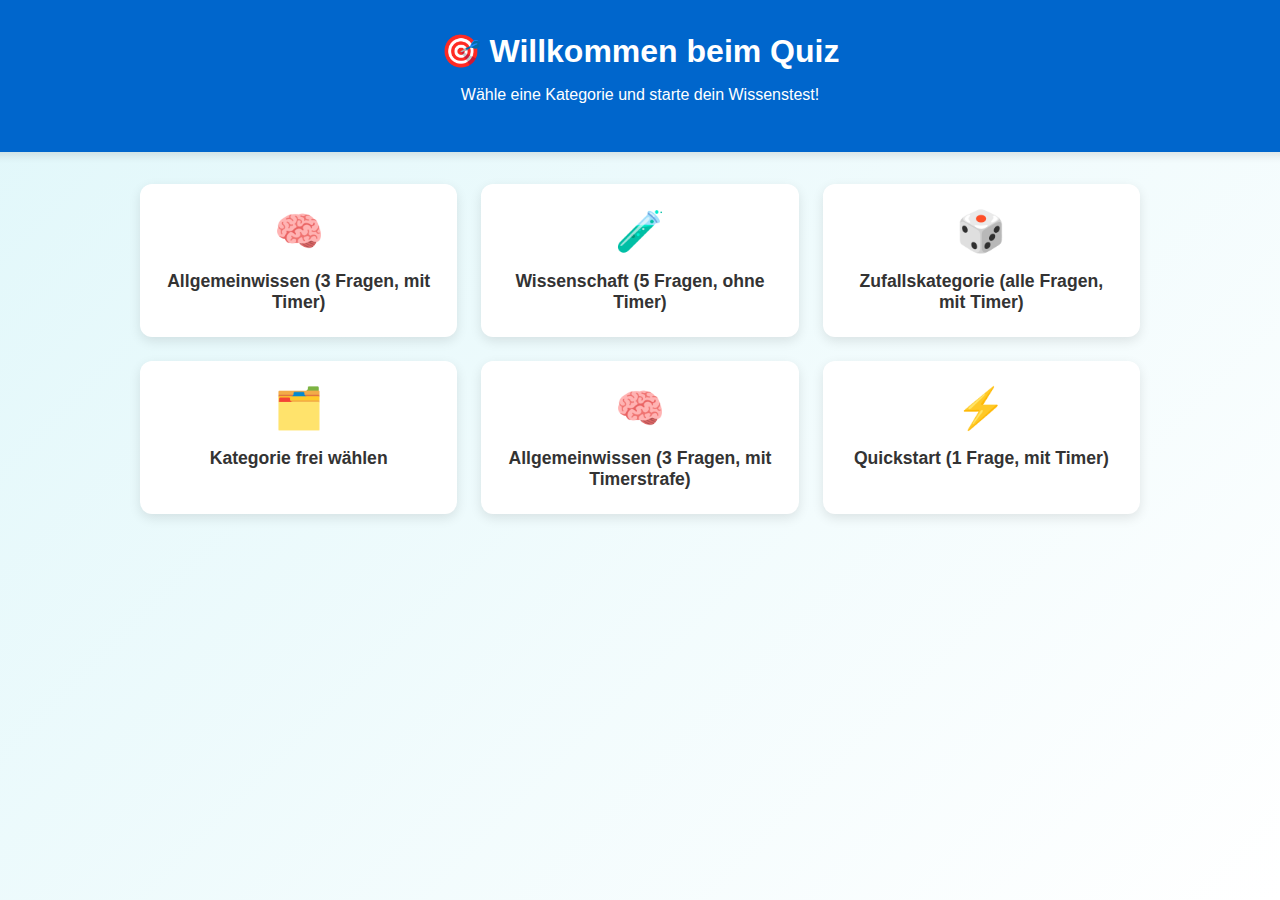
==== index.html @ b745dd25 "Initialer Commit" ====
<!DOCTYPE html>
<html lang="de">
<head>
  <meta charset="UTF-8">
  <title>Mein Quiz</title>
  <meta name="viewport" content="width=device-width, initial-scale=1">
  <link rel="stylesheet" href="quiz.css">
  <style>
    body {
      background: linear-gradient(135deg, #e0f7fa, #ffffff);
      color: #333;
      font-family: 'Segoe UI', Tahoma, Geneva, Verdana, sans-serif;
      margin: 0;
      padding: 0;
      display: flex;
      flex-direction: column;
      align-items: center;
      min-height: 100vh;
    }

    header {
      background: #0066cc;
      color: white;
      padding: 2rem;
      width: 100%;
      text-align: center;
      box-shadow: 0 4px 8px rgba(0,0,0,0.1);
    }

    header h1 {
      margin: 0;
      font-size: 2rem;
    }

    .quiz-links {
      display: grid;
      grid-template-columns: repeat(auto-fit, minmax(280px, 1fr));
      gap: 1.5rem;
      padding: 2rem;
      max-width: 1000px;
      width: 100%;
    }

    .quiz-card-start {
      background: white;
      border-radius: 12px;
      padding: 1.5rem;
      text-align: center;
      box-shadow: 0 4px 12px rgba(0,0,0,0.1);
      transition: transform 0.2s, box-shadow 0.2s;
      cursor: pointer;
    }

    .quiz-card-start:hover {
      transform: scale(1.02);
      box-shadow: 0 6px 18px rgba(0,0,0,0.15);
    }

    .quiz-card-start .icon {
      font-size: 2.5rem;
      margin-bottom: 1rem;
      display: block;
    }

    .quiz-card-start span {
      display: block;
      font-size: 1.1rem;
      font-weight: bold;
      color: #333;
    }
  </style>
</head>
<body>
  <header>
    <h1>🎯 Willkommen beim Quiz</h1>
    <p>Wähle eine Kategorie und starte dein Wissenstest!</p>
  </header>

  <main class="quiz-links">
    <div class="quiz-card-start" onclick="QuizApp.open({ questionCount: '3', category: 'general', withTimer: true, showRestart: true })">
      <div class="icon">🧠</div>
      <span>Allgemeinwissen (3 Fragen, mit Timer)</span>
    </div>

    <div class="quiz-card-start" onclick="QuizApp.open({ questionCount: '5', category: 'science', withTimer: false, showRestart: false })">
      <div class="icon">🧪</div>
      <span>Wissenschaft (5 Fragen, ohne Timer)</span>
    </div>

    <div class="quiz-card-start" onclick="QuizApp.open({ category: 'mixed', showRestart: true })">
      <div class="icon">🎲</div>
      <span>Zufallskategorie (alle Fragen, mit Timer)</span>
    </div>

    <div class="quiz-card-start" onclick="QuizApp.open({ choose: true })">
      <div class="icon">🗂️</div>
      <span>Kategorie frei wählen</span>
    </div>
	
    <div class="quiz-card-start" onclick="QuizApp.open({ questionCount: '3', category: 'general', withTimer: true, pausePenalty: true })">
      <div class="icon">🧠</div>
      <span>Allgemeinwissen (3 Fragen, mit Timerstrafe)</span>
    </div>

    <div class="quiz-card-start" onclick="QuizApp.open({ questionCount: '1', category: 'general', withTimer: true, showRestart: true })">
      <div class="icon">⚡</div>
      <span>Quickstart (1 Frage, mit Timer)</span>
    </div>
  </main>

  <script src="questions.js"></script>
  <script src="quiz2.js"></script>
</body>
</html>
---- quiz.css ----
#quizModal, #categoryModal, #restartModal {
  position: fixed;
  top: 0;
  left: 0;
  width: 100%;
  height: 100%;
  background: rgba(0, 0, 0, 0.7);
  display: none;
  justify-content: center;
  align-items: center;
  z-index: 999;
}

#quizModal .quiz-card,
#categoryModal .modal-content,
#restartModal .modal-content {
  background: #fff;
  color: #111;
  border-radius: 12px;
  padding: 2rem;
  box-shadow: 0 4px 12px rgba(0,0,0,0.2);
  width: 100%;
  max-width: 400px;
  text-align: center;
  position: relative;
  animation: fadeIn 0.5s ease;
}

@keyframes fadeIn {
  from { opacity: 0; transform: translateY(10px); }
  to { opacity: 1; transform: translateY(0); }
}

@keyframes bonusPop {
  0% { transform: scale(0); opacity: 0; }
  50% { transform: scale(1.2); opacity: 1; }
  100% { transform: scale(1); opacity: 0; }
}

#quizModal .quiz-card .question {
  font-size: 1.2rem;
  margin-bottom: 1rem;
}

#quizModal .quiz-card .answers {
  display: flex;
  flex-direction: column;
  gap: 0.5rem;
}

#quizModal .quiz-card .answers button {
  padding: 0.6rem;
  border: none;
  border-radius: 6px;
  background: #eee;
  cursor: pointer;
  font-size: 1rem;
  transition: transform 0.1s ease;
}

#quizModal .quiz-card .answers button:hover {
  background: #ddd;
  transform: scale(1.02);
}

#quizModal .quiz-card .feedback-badge {
  position: absolute;
  top: -14px;
  right: -14px;
  background: #3498db;
  color: white;
  border-radius: 50%;
  width: 32px;
  height: 32px;
  display: flex;
  align-items: center;
  justify-content: center;
  box-shadow: 0 2px 6px rgba(0,0,0,0.3);
  font-size: 18px;
}

#quizModal .quiz-card .next-btn,
#restartModal .modal-content .next-btn {
  margin-top: 1.5rem;
  padding: 0.6rem 1.2rem;
  font-size: 1rem;
  border: none;
  background: #3498db;
  color: white;
  border-radius: 6px;
  cursor: pointer;
}

#quizModal .quiz-card .next-btn:hover,
#restartModal .modal-content .next-btn:hover {
  background: #2980b9;
}

#quizModal .quiz-card .pause-btn {
  margin-top: 0.5rem;
  padding: 0.4rem 0.8rem;
  font-size: 0.9rem;
  border: none;
  background: #f39c12;
  color: white;
  border-radius: 6px;
  cursor: pointer;
}

#quizModal .quiz-card .pause-btn:hover {
  background: #e67e22;
}

#quizModal .quiz-card .score,
#quizModal .quiz-card .highscore {
  font-size: 1.1rem;
  margin-top: 1rem;
}

#quizModal .quiz-card .current-score {
  font-size: 0.9rem;
  margin-bottom: 0.5rem;
  color: #666;
}

#quizModal .quiz-card .progress-container {
  background: #ccc;
  border-radius: 6px;
  overflow: hidden;
  height: 10px;
  margin-bottom: 1rem;
}

#quizModal .quiz-card .progress-bar {
  height: 10px;
  background: #2ecc71;
  width: 0%;
  transition: width 0.3s ease;
}

#categoryModal .modal-content,
#restartModal .modal-content {
  padding: 2rem;
  border-radius: 10px;
  width: 90%;
  max-width: 500px;
  max-height: 90vh;
  overflow-y: auto;
  text-align: center;
}

#categoryModal .grid,
#restartModal .grid {
  display: grid;
  grid-template-columns: repeat(auto-fit, minmax(120px, 1fr));
  gap: 1rem;
}

#categoryModal .category-card,
#restartModal .category-card {
  background: #f4f4f4;
  border-radius: 8px;
  padding: 1rem;
  text-align: center;
  cursor: pointer;
  transition: background 0.3s ease;
}

#categoryModal .category-card:hover,
#restartModal .category-card:hover {
  background: #e0e0e0;
}

#categoryModal .category-card span,
#restartModal .category-card span {
  font-size: 2rem;
  display: block;
  margin-bottom: 0.5rem;
}

#categoryModal .modal-content h2,
#restartModal .modal-content h2 {
  margin-top: 0;
}

#quizModal .quiz-card #timerBarContainer {
  height: 10px;
  width: 100%;
  background: #ccc;
  margin-top: 5px;
  border-radius: 5px;
  overflow: hidden;
}

#quizModal .quiz-card #timerBar {
  height: 100%;
  width: 100%;
  transition: width 0.1s linear, background 0.3s ease;
}

#quizModal .quiz-card .explanation {
  margin-top: 1rem;
  font-size: 0.9rem;
  color: #555;
  display: none;
}

#quizModal .quiz-card .bonus-feedback {
  position: absolute;
  top: 50%;
  left: 50%;
  transform: translate(-50%, -50%);
  background: #2ecc71;
  color: white;
  padding: 0.5rem 1rem;
  border-radius: 5px;
  font-size: 1rem;
  display: none;
  animation: bonusPop 1s ease;
}

#quizModal .quiz-card .stats {
  margin-top: 1rem;
  font-size: 0.9rem;
  color: #555;
}
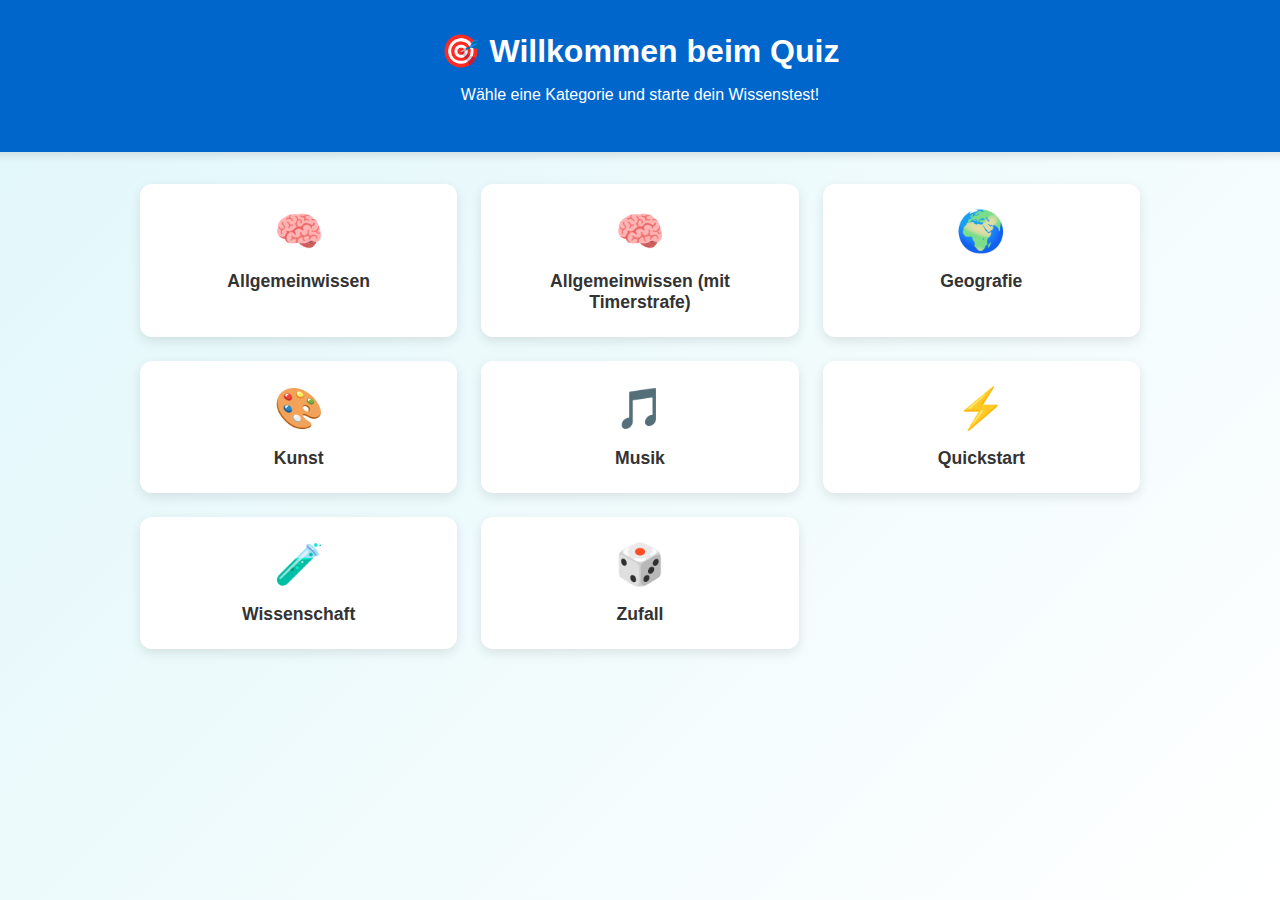
==== commit 32335c61: "Tastaturbelegung, Verbesserungen, dyn. Ausgabe, etc." ====
--- a/index.html
+++ b/index.html
@@ -4,6 +4,7 @@
   <meta charset="UTF-8">
   <title>Mein Quiz</title>
   <meta name="viewport" content="width=device-width, initial-scale=1">
+  <link rel="stylesheet" href="https://cdnjs.cloudflare.com/ajax/libs/font-awesome/5.15.4/css/all.min.css">
   <link rel="stylesheet" href="quiz.css">
   <style>
     body {
@@ -69,6 +70,16 @@
       color: #333;
     }
   </style>
+  <!-- Konfiguration für dynamische oder statische Kategorien -->
+  <script>
+    // Dynamische Erzeugung aktivieren und spezifische Kategorien auswählen
+    window.QuizConfig = { 
+      dynamic: true, 
+      //categories: ['general', 'science'] // , 'mixed', 'choose', 'general_with_penalty', 'quickstart'
+    };
+  </script>
+  <script src="questions.js"></script>
+  <script src="quiz.js"></script>
 </head>
 <body>
   <header>
@@ -77,38 +88,7 @@
   </header>
 
   <main class="quiz-links">
-    <div class="quiz-card-start" onclick="QuizApp.open({ questionCount: '3', category: 'general', withTimer: true, showRestart: true })">
-      <div class="icon">🧠</div>
-      <span>Allgemeinwissen (3 Fragen, mit Timer)</span>
-    </div>
-
-    <div class="quiz-card-start" onclick="QuizApp.open({ questionCount: '5', category: 'science', withTimer: false, showRestart: false })">
-      <div class="icon">🧪</div>
-      <span>Wissenschaft (5 Fragen, ohne Timer)</span>
-    </div>
-
-    <div class="quiz-card-start" onclick="QuizApp.open({ category: 'mixed', showRestart: true })">
-      <div class="icon">🎲</div>
-      <span>Zufallskategorie (alle Fragen, mit Timer)</span>
-    </div>
-
-    <div class="quiz-card-start" onclick="QuizApp.open({ choose: true })">
-      <div class="icon">🗂️</div>
-      <span>Kategorie frei wählen</span>
-    </div>
-	
-    <div class="quiz-card-start" onclick="QuizApp.open({ questionCount: '3', category: 'general', withTimer: true, pausePenalty: true })">
-      <div class="icon">🧠</div>
-      <span>Allgemeinwissen (3 Fragen, mit Timerstrafe)</span>
-    </div>
-
-    <div class="quiz-card-start" onclick="QuizApp.open({ questionCount: '1', category: 'general', withTimer: true, showRestart: true })">
-      <div class="icon">⚡</div>
-      <span>Quickstart (1 Frage, mit Timer)</span>
-    </div>
+    <!-- Kategorien werden dynamisch erzeugt -->
   </main>
-
-  <script src="questions.js"></script>
-  <script src="quiz2.js"></script>
 </body>
 </html>
--- a/quiz.css
+++ b/quiz.css
@@ -223,4 +223,137 @@
   margin-top: 1rem;
   font-size: 0.9rem;
   color: #555;
+}
+
+/* Review-Container für die Fragenübersicht (Karten-Design, zusammenklappbar) */
+#quizModal .quiz-card .review-container {
+  max-height: 200px;
+  overflow-y: auto;
+  margin-top: 1rem;
+  padding: 0.3rem;
+  border: 1px solid #ccc;
+  border-radius: 6px;
+  background: #fafafa;
+}
+
+#quizModal .quiz-card .review-container::-webkit-scrollbar {
+  width: 6px;
+}
+
+#quizModal .quiz-card .review-container::-webkit-scrollbar-thumb {
+  background: #888;
+  border-radius: 3px;
+}
+
+#quizModal .quiz-card .review-container::-webkit-scrollbar-track {
+  background: #f1f1f1;
+}
+
+#quizModal .quiz-card .review-card {
+  background: #fff;
+  border-radius: 4px;
+  margin-bottom: 0.5rem;
+  box-shadow: 0 1px 3px rgba(0, 0, 0, 0.1);
+  animation: cardFadeIn 0.3s ease;
+  cursor: pointer;
+  transition: transform 0.2s ease, box-shadow 0.2s ease;
+}
+
+#quizModal .quiz-card .review-card:hover {
+  transform: translateY(-1px);
+  box-shadow: 0 2px 6px rgba(0, 0, 0, 0.15);
+}
+
+#quizModal .quiz-card .review-card.correct {
+  border-left: 3px solid #2ecc71;
+}
+
+#quizModal .quiz-card .review-card.incorrect {
+  border-left: 3px solid #e74c3c;
+}
+
+#quizModal .quiz-card .review-card.unanswered {
+  border-left: 3px solid #f39c12;
+}
+
+#quizModal .quiz-card .review-card-header {
+  display: flex;
+  align-items: center;
+  justify-content: space-between;
+  font-weight: bold;
+  font-size: 0.85rem;
+  padding: 0.5rem;
+  background: #f9f9f9;
+  border-radius: 4px;
+}
+
+#quizModal .quiz-card .review-card-header .review-card-status {
+  margin-right: 0.4rem;
+  font-size: 0.9rem;
+}
+
+#quizModal .quiz-card .review-card-header .review-card-toggle {
+  font-size: 0.8rem;
+  color: #666;
+}
+
+#quizModal .quiz-card .review-card-body {
+  max-height: 0;
+  overflow: hidden;
+  padding: 0 0.5rem;
+  font-size: 0.8rem;
+  transition: max-height 0.3s ease, padding 0.3s ease, opacity 0.3s ease;
+  opacity: 0;
+}
+
+#quizModal .quiz-card .review-card-body.open {
+  max-height: 300px; /* Anpassen je nach Inhalt */
+  padding: 0.5rem;
+  opacity: 1;
+}
+
+#quizModal .quiz-card .review-card-body .review-answer {
+  margin: 0.2rem 0;
+  padding: 0.3rem;
+  border-radius: 3px;
+  position: relative;
+}
+
+#quizModal .quiz-card .review-card-body .correct-answer {
+  background: #2ecc71;
+  color: white;
+}
+
+#quizModal .quiz-card .review-card-body .wrong-answer {
+  background: #e74c3c;
+  color: white;
+}
+
+#quizModal .quiz-card .review-card-body .correct-option {
+  background: #b8e0b8;
+  color: #111;
+}
+
+#quizModal .quiz-card .review-card-body .review-explanation {
+  margin-top: 0.4rem;
+  font-size: 0.75rem;
+  color: #555;
+}
+
+@keyframes cardFadeIn {
+  from { opacity: 0; transform: translateY(5px); }
+  to { opacity: 1; transform: translateY(0); }
+}
+
+@media (max-width: 600px) {
+  #quizModal .quiz-card,
+  #categoryModal .modal-content,
+  #restartModal .modal-content {
+    max-width: 95%;
+    padding: 1.5rem;
+  }
+
+  #quizModal .quiz-card .review-container {
+    max-height: 150px;
+  }
 }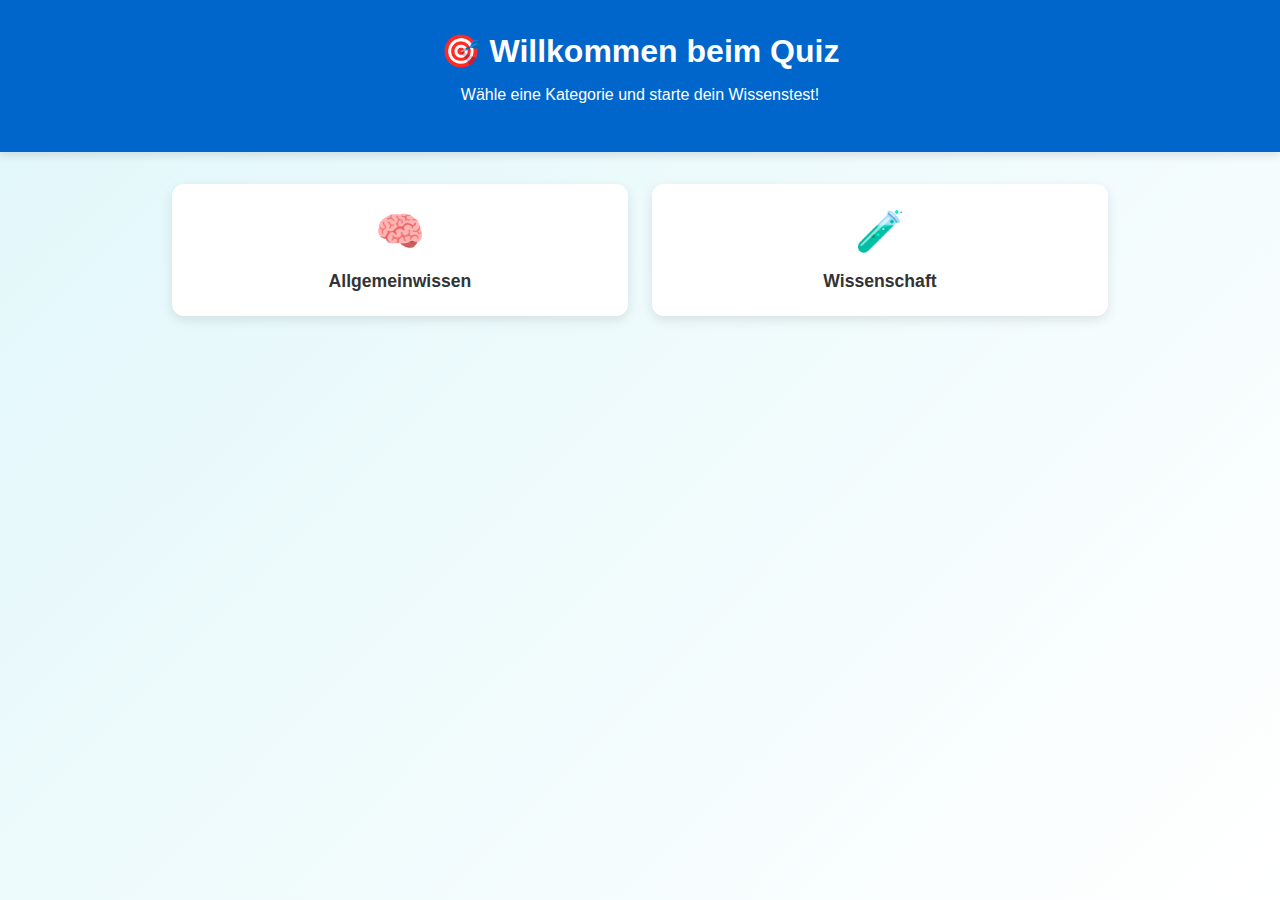
==== commit 35455217: "Tastaturbelegung, Verbesserungen, dyn. Ausgabe, etc. Teil 2" ====
--- a/index.html
+++ b/index.html
@@ -7,6 +7,11 @@
   <link rel="stylesheet" href="https://cdnjs.cloudflare.com/ajax/libs/font-awesome/5.15.4/css/all.min.css">
   <link rel="stylesheet" href="quiz.css">
   <style>
+    /* Globales Box-Sizing, um Padding-Probleme zu vermeiden */
+    *, *:before, *:after {
+      box-sizing: border-box;
+    }
+
     body {
       background: linear-gradient(135deg, #e0f7fa, #ffffff);
       color: #333;
@@ -17,6 +22,8 @@
       flex-direction: column;
       align-items: center;
       min-height: 100vh;
+      /* Verhindert horizontalen Scrollbalken */
+      overflow-x: hidden;
     }
 
     header {
@@ -35,7 +42,8 @@
 
     .quiz-links {
       display: grid;
-      grid-template-columns: repeat(auto-fit, minmax(280px, 1fr));
+      /* Angepasste Grid für kleinere Bildschirme */
+      grid-template-columns: repeat(auto-fit, minmax(200px, 1fr));
       gap: 1.5rem;
       padding: 2rem;
       max-width: 1000px;
@@ -69,13 +77,25 @@
       font-weight: bold;
       color: #333;
     }
+
+    /* Media Query für sehr schmale Bildschirme */
+    @media (max-width: 320px) {
+      .quiz-links {
+        grid-template-columns: repeat(auto-fit, minmax(100%, 1fr));
+        padding: 1rem;
+      }
+
+      .quiz-card-start {
+        padding: 1rem;
+      }
+    }
   </style>
   <!-- Konfiguration für dynamische oder statische Kategorien -->
   <script>
     // Dynamische Erzeugung aktivieren und spezifische Kategorien auswählen
     window.QuizConfig = { 
-      dynamic: true, 
-      //categories: ['general', 'science'] // , 'mixed', 'choose', 'general_with_penalty', 'quickstart'
+      sortOrder: 'random',
+      categories: ['general', 'science'] // , 'mixed', 'choose', 'general_with_penalty', 'quickstart'
     };
   </script>
   <script src="questions.js"></script>
@@ -91,4 +111,4 @@
     <!-- Kategorien werden dynamisch erzeugt -->
   </main>
 </body>
-</html>
+</html>--- a/quiz.css
+++ b/quiz.css
@@ -1,31 +1,64 @@
-#quizModal, #categoryModal, #restartModal {
+/* CSS-Variablen für Farben */
+:root {
+  --primary-color: #3498db;
+  --primary-hover: #2980b9;
+  --success-color: #2ecc71;
+  --success-light: #b8e0b8;
+  --error-color: #e74c3c;
+  --error-light: #ffeeee;
+  --warning-color: #f39c12;
+  --warning-hover: #e67e22;
+  --background-light: #fff;
+  --background-hover: #f4f4f4;
+  --text-color: #111;
+  --text-secondary: #555;
+  --text-muted: #666;
+  --border-color: #ccc;
+  --shadow-color: rgba(0, 0, 0, 0.2);
+  --overlay-color: rgba(0, 0, 0, 0.7);
+}
+
+/* Modals */
+.modal {
   position: fixed;
   top: 0;
   left: 0;
   width: 100%;
   height: 100%;
-  background: rgba(0, 0, 0, 0.7);
+  background: var(--overlay-color);
   display: none;
   justify-content: center;
   align-items: center;
   z-index: 999;
 }
 
-#quizModal .quiz-card,
-#categoryModal .modal-content,
-#restartModal .modal-content {
-  background: #fff;
-  color: #111;
+/* Modal-Inhalt */
+.quiz-card,
+.modal-content {
+  background: var(--background-light);
+  color: var(--text-color);
   border-radius: 12px;
   padding: 2rem;
-  box-shadow: 0 4px 12px rgba(0,0,0,0.2);
+  box-shadow: 0 4px 12px var(--shadow-color);
   width: 100%;
-  max-width: 400px;
   text-align: center;
   position: relative;
   animation: fadeIn 0.5s ease;
 }
 
+/* Spezifische Anpassungen für quiz-card */
+.quiz-card {
+  max-width: 400px;
+}
+
+/* Spezifische Anpassungen für modal-content */
+.modal-content {
+  max-width: 500px;
+  max-height: 90vh;
+  overflow-y: auto;
+}
+
+/* Animationen */
 @keyframes fadeIn {
   from { opacity: 0; transform: translateY(10px); }
   to { opacity: 1; transform: translateY(0); }
@@ -37,128 +70,142 @@
   100% { transform: scale(1); opacity: 0; }
 }
 
-#quizModal .quiz-card .question {
+/* Quiz-Fragen und Antworten */
+.quiz-card .question {
   font-size: 1.2rem;
   margin-bottom: 1rem;
 }
 
-#quizModal .quiz-card .answers {
+.quiz-card .answers {
   display: flex;
   flex-direction: column;
   gap: 0.5rem;
 }
 
-#quizModal .quiz-card .answers button {
+.quiz-card .answers button {
+  display: flex;
+  justify-content: space-between;
+  align-items: center;
   padding: 0.6rem;
   border: none;
   border-radius: 6px;
   background: #eee;
   cursor: pointer;
   font-size: 1rem;
-  transition: transform 0.1s ease;
-}
-
-#quizModal .quiz-card .answers button:hover {
+  transition: transform 0.1s ease, background 0.3s ease;
+}
+
+.quiz-card .answers button:hover {
   background: #ddd;
   transform: scale(1.02);
 }
 
-#quizModal .quiz-card .feedback-badge {
+.quiz-card .answers .answer-text {
+  flex-grow: 1;
+  text-align: left;
+}
+
+.quiz-card .answers .key-hint {
+  font-size: 0.8rem;
+  color: var(--text-muted);
+  background: #d3d3d3;
+  border-radius: 50%;
+  width: 20px;
+  height: 20px;
+  line-height: 20px;
+  text-align: center;
+  margin-left: 0.5rem;
+}
+
+/* Feedback-Badge */
+.quiz-card .feedback-badge {
   position: absolute;
   top: -14px;
   right: -14px;
-  background: #3498db;
-  color: white;
+  background: var(--primary-color);
+  color: var(--background-light);
   border-radius: 50%;
   width: 32px;
   height: 32px;
   display: flex;
   align-items: center;
   justify-content: center;
-  box-shadow: 0 2px 6px rgba(0,0,0,0.3);
+  box-shadow: 0 2px 6px var(--shadow-color);
   font-size: 18px;
 }
 
-#quizModal .quiz-card .next-btn,
-#restartModal .modal-content .next-btn {
+/* Buttons */
+.next-btn {
   margin-top: 1.5rem;
   padding: 0.6rem 1.2rem;
   font-size: 1rem;
   border: none;
-  background: #3498db;
-  color: white;
-  border-radius: 6px;
-  cursor: pointer;
-}
-
-#quizModal .quiz-card .next-btn:hover,
-#restartModal .modal-content .next-btn:hover {
-  background: #2980b9;
-}
-
-#quizModal .quiz-card .pause-btn {
+  background: var(--primary-color);
+  color: var(--background-light);
+  border-radius: 6px;
+  cursor: pointer;
+  transition: background 0.3s ease;
+}
+
+.next-btn:hover {
+  background: var(--primary-hover);
+}
+
+.quiz-card .pause-btn {
   margin-top: 0.5rem;
   padding: 0.4rem 0.8rem;
   font-size: 0.9rem;
   border: none;
-  background: #f39c12;
-  color: white;
-  border-radius: 6px;
-  cursor: pointer;
-}
-
-#quizModal .quiz-card .pause-btn:hover {
-  background: #e67e22;
-}
-
-#quizModal .quiz-card .score,
-#quizModal .quiz-card .highscore {
+  background: var(--warning-color);
+  color: var(--background-light);
+  border-radius: 6px;
+  cursor: pointer;
+  transition: background 0.3s ease;
+}
+
+.quiz-card .pause-btn:hover {
+  background: var(--warning-hover);
+}
+
+/* Score und Highscore */
+.quiz-card .score,
+.quiz-card .highscore {
   font-size: 1.1rem;
   margin-top: 1rem;
 }
 
-#quizModal .quiz-card .current-score {
+.quiz-card .current-score {
   font-size: 0.9rem;
   margin-bottom: 0.5rem;
-  color: #666;
-}
-
-#quizModal .quiz-card .progress-container {
-  background: #ccc;
+  color: var(--text-muted);
+}
+
+/* Fortschrittsleiste */
+.quiz-card .progress-container {
+  background: var(--border-color);
   border-radius: 6px;
   overflow: hidden;
   height: 10px;
   margin-bottom: 1rem;
 }
 
-#quizModal .quiz-card .progress-bar {
+.quiz-card .progress-bar {
   height: 10px;
-  background: #2ecc71;
+  background: var(--success-color);
   width: 0%;
   transition: width 0.3s ease;
 }
 
-#categoryModal .modal-content,
-#restartModal .modal-content {
-  padding: 2rem;
-  border-radius: 10px;
-  width: 90%;
-  max-width: 500px;
-  max-height: 90vh;
-  overflow-y: auto;
-  text-align: center;
-}
-
-#categoryModal .grid,
-#restartModal .grid {
+/* Grid-Layout für Kategorien */
+.grid {
   display: grid;
   grid-template-columns: repeat(auto-fit, minmax(120px, 1fr));
   gap: 1rem;
 }
 
-#categoryModal .category-card,
-#restartModal .category-card {
-  background: #f4f4f4;
+/* Kategorien-Karten */
+.category-card {
+  background: var(--background-hover);
   border-radius: 8px;
   padding: 1rem;
   text-align: center;
@@ -166,52 +213,54 @@
   transition: background 0.3s ease;
 }
 
-#categoryModal .category-card:hover,
-#restartModal .category-card:hover {
+.category-card:hover {
   background: #e0e0e0;
 }
 
-#categoryModal .category-card span,
-#restartModal .category-card span {
+.category-card span {
   font-size: 2rem;
   display: block;
   margin-bottom: 0.5rem;
 }
 
-#categoryModal .modal-content h2,
-#restartModal .modal-content h2 {
+/* Modal-Überschriften */
+.modal-content h2 {
   margin-top: 0;
 }
 
-#quizModal .quiz-card #timerBarContainer {
+/* Timer-Balken */
+.quiz-card #timerBarContainer {
   height: 10px;
   width: 100%;
-  background: #ccc;
+  background: var(--border-color);
   margin-top: 5px;
   border-radius: 5px;
   overflow: hidden;
 }
 
-#quizModal .quiz-card #timerBar {
+.quiz-card #timerBar {
   height: 100%;
   width: 100%;
-  transition: width 0.1s linear, background 0.3s ease;
-}
-
-#quizModal .quiz-card .explanation {
+  background: var(--success-color);
+  transition: width 0.1s linear;
+}
+
+/* Erklärung */
+.quiz-card .explanation {
   margin-top: 1rem;
   font-size: 0.9rem;
-  color: #555;
+  color: var(--text-secondary);
   display: none;
 }
 
-#quizModal .quiz-card .bonus-feedback {
+/* Bonus-Feedback */
+.quiz-card .bonus-feedback {
   position: absolute;
   top: 50%;
   left: 50%;
   transform: translate(-50%, -50%);
-  background: #2ecc71;
-  color: white;
+  background: var(--success-color);
+  color: var(--background-light);
   padding: 0.5rem 1rem;
   border-radius: 5px;
   font-size: 1rem;
@@ -219,141 +268,98 @@
   animation: bonusPop 1s ease;
 }
 
-#quizModal .quiz-card .stats {
+/* Statistiken */
+.quiz-card .stats {
   margin-top: 1rem;
   font-size: 0.9rem;
-  color: #555;
-}
-
-/* Review-Container für die Fragenübersicht (Karten-Design, zusammenklappbar) */
-#quizModal .quiz-card .review-container {
+  color: var(--text-secondary);
+}
+
+/* Review-Container für die Fragenübersicht */
+.quiz-card .review-container {
   max-height: 200px;
   overflow-y: auto;
   margin-top: 1rem;
-  padding: 0.3rem;
-  border: 1px solid #ccc;
+  padding: 0.5rem;
+  border: 1px solid var(--border-color);
   border-radius: 6px;
   background: #fafafa;
 }
 
-#quizModal .quiz-card .review-container::-webkit-scrollbar {
+.quiz-card .review-container::-webkit-scrollbar {
   width: 6px;
 }
 
-#quizModal .quiz-card .review-container::-webkit-scrollbar-thumb {
+.quiz-card .review-container::-webkit-scrollbar-thumb {
   background: #888;
   border-radius: 3px;
 }
 
-#quizModal .quiz-card .review-container::-webkit-scrollbar-track {
+.quiz-card .review-container::-webkit-scrollbar-track {
   background: #f1f1f1;
 }
 
-#quizModal .quiz-card .review-card {
-  background: #fff;
+.quiz-card .review-entry {
+  margin-bottom: 0.8rem;
+}
+
+.quiz-card .review-header {
+  background: #eee;
+  padding: 0.6rem;
+  font-weight: bold;
+  cursor: pointer;
   border-radius: 4px;
-  margin-bottom: 0.5rem;
-  box-shadow: 0 1px 3px rgba(0, 0, 0, 0.1);
-  animation: cardFadeIn 0.3s ease;
-  cursor: pointer;
-  transition: transform 0.2s ease, box-shadow 0.2s ease;
-}
-
-#quizModal .quiz-card .review-card:hover {
-  transform: translateY(-1px);
-  box-shadow: 0 2px 6px rgba(0, 0, 0, 0.15);
-}
-
-#quizModal .quiz-card .review-card.correct {
-  border-left: 3px solid #2ecc71;
-}
-
-#quizModal .quiz-card .review-card.incorrect {
-  border-left: 3px solid #e74c3c;
-}
-
-#quizModal .quiz-card .review-card.unanswered {
-  border-left: 3px solid #f39c12;
-}
-
-#quizModal .quiz-card .review-card-header {
-  display: flex;
-  align-items: center;
-  justify-content: space-between;
-  font-weight: bold;
-  font-size: 0.85rem;
-  padding: 0.5rem;
-  background: #f9f9f9;
+  transition: background 0.2s ease;
+}
+
+.quiz-card .review-header:hover {
+  background: #ddd;
+}
+
+.quiz-card .review-body {
+  display: none;
+  padding: 0.6rem;
+  background: var(--background-light);
+  border: 1px solid var(--border-color);
   border-radius: 4px;
-}
-
-#quizModal .quiz-card .review-card-header .review-card-status {
-  margin-right: 0.4rem;
-  font-size: 0.9rem;
-}
-
-#quizModal .quiz-card .review-card-header .review-card-toggle {
-  font-size: 0.8rem;
-  color: #666;
-}
-
-#quizModal .quiz-card .review-card-body {
-  max-height: 0;
-  overflow: hidden;
-  padding: 0 0.5rem;
-  font-size: 0.8rem;
-  transition: max-height 0.3s ease, padding 0.3s ease, opacity 0.3s ease;
-  opacity: 0;
-}
-
-#quizModal .quiz-card .review-card-body.open {
-  max-height: 300px; /* Anpassen je nach Inhalt */
-  padding: 0.5rem;
-  opacity: 1;
-}
-
-#quizModal .quiz-card .review-card-body .review-answer {
+  margin-top: 0.3rem;
+}
+
+.quiz-card .review-body.open {
+  display: block;
+}
+
+.quiz-card .review-body p {
   margin: 0.2rem 0;
-  padding: 0.3rem;
-  border-radius: 3px;
-  position: relative;
-}
-
-#quizModal .quiz-card .review-card-body .correct-answer {
-  background: #2ecc71;
-  color: white;
-}
-
-#quizModal .quiz-card .review-card-body .wrong-answer {
-  background: #e74c3c;
-  color: white;
-}
-
-#quizModal .quiz-card .review-card-body .correct-option {
-  background: #b8e0b8;
-  color: #111;
-}
-
-#quizModal .quiz-card .review-card-body .review-explanation {
-  margin-top: 0.4rem;
-  font-size: 0.75rem;
-  color: #555;
-}
-
-@keyframes cardFadeIn {
-  from { opacity: 0; transform: translateY(5px); }
-  to { opacity: 1; transform: translateY(0); }
-}
-
+  padding: 0.4rem;
+  border-radius: 4px;
+  font-size: 0.9rem;
+}
+
+.quiz-card .review-body .correct-answer {
+  background: var(--success-color);
+  color: var(--background-light);
+}
+
+.quiz-card .review-body .wrong-answer {
+  background: var(--error-color);
+  color: var(--background-light);
+}
+
+.quiz-card .review-body .correct-option {
+  background: var(--success-light);
+  color: var(--text-color);
+}
+
+/* Media Queries */
 @media (max-width: 600px) {
-  #quizModal .quiz-card,
-  #categoryModal .modal-content,
-  #restartModal .modal-content {
+  .quiz-card,
+  .modal-content {
     max-width: 95%;
     padding: 1.5rem;
   }
 
-  #quizModal .quiz-card .review-container {
+  .quiz-card .review-container {
     max-height: 150px;
   }
 }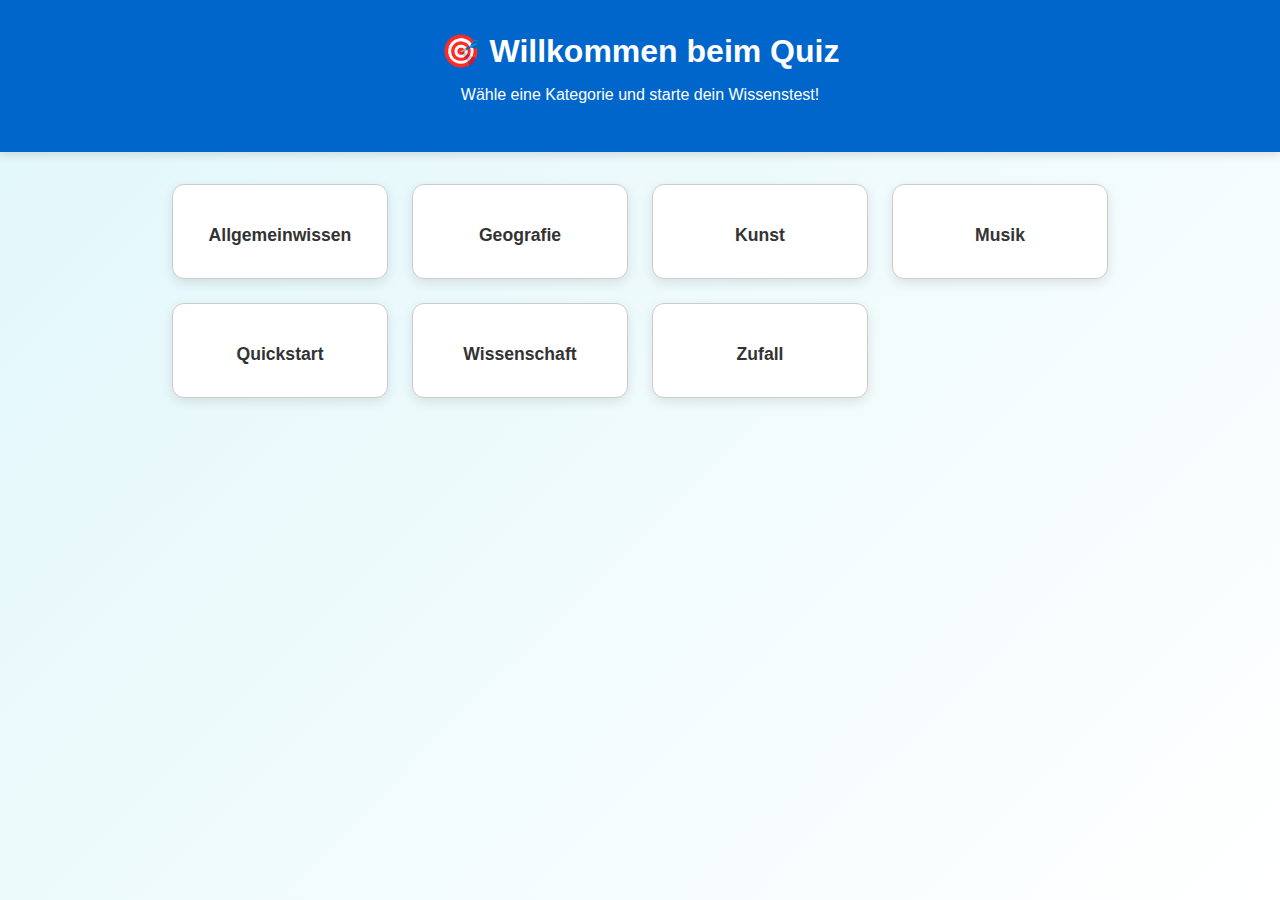
==== commit 1e733d0d: "RemixIcon,etc." ====
--- a/index.html
+++ b/index.html
@@ -4,7 +4,7 @@
   <meta charset="UTF-8">
   <title>Mein Quiz</title>
   <meta name="viewport" content="width=device-width, initial-scale=1">
-  <link rel="stylesheet" href="https://cdnjs.cloudflare.com/ajax/libs/font-awesome/5.15.4/css/all.min.css">
+  <link rel="stylesheet" href="fonts/remixicon.css">
   <link rel="stylesheet" href="quiz.css">
   <style>
     /* Globales Box-Sizing, um Padding-Probleme zu vermeiden */
@@ -95,7 +95,7 @@
     // Dynamische Erzeugung aktivieren und spezifische Kategorien auswählen
     window.QuizConfig = { 
       sortOrder: 'random',
-      categories: ['general', 'science'] // , 'mixed', 'choose', 'general_with_penalty', 'quickstart'
+      //categories: ['general', 'science'] // , 'mixed', 'choose', 'general_with_penalty', 'quickstart'
     };
   </script>
   <script src="questions.js"></script>
--- a/quiz.css
+++ b/quiz.css
@@ -16,6 +16,8 @@
   --border-color: #ccc;
   --shadow-color: rgba(0, 0, 0, 0.2);
   --overlay-color: rgba(0, 0, 0, 0.7);
+  --reset-color: #e74c3c;
+  --reset-hover: #c0392b;
 }
 
 /* Modals */
@@ -48,12 +50,12 @@
 
 /* Spezifische Anpassungen für quiz-card */
 .quiz-card {
-  max-width: 400px;
+  max-width: 450px;
 }
 
 /* Spezifische Anpassungen für modal-content */
 .modal-content {
-  max-width: 500px;
+  max-width: 550px;
   max-height: 90vh;
   overflow-y: auto;
 }
@@ -123,7 +125,7 @@
   top: -14px;
   right: -14px;
   background: var(--primary-color);
-  color: var(--background-light);
+  color: #fff; /* Weiße Farbe für Icons im Badge */
   border-radius: 50%;
   width: 32px;
   height: 32px;
@@ -134,7 +136,7 @@
   font-size: 18px;
 }
 
-/* Buttons */
+/* Primäre Buttons (z. B. "Nächste Frage", "Quiz beenden") */
 .next-btn {
   margin-top: 1.5rem;
   padding: 0.6rem 1.2rem;
@@ -151,6 +153,31 @@
   background: var(--primary-hover);
 }
 
+/* Dezenter Textlink-Stil für Zurücksetz-Aktionen (z. B. "Highscore zurücksetzen") */
+.reset-link {
+  margin-top: 1rem;
+  font-size: 0.9rem;
+  color: var(--reset-color);
+  text-decoration: underline;
+  background: none;
+  border: none;
+  cursor: pointer;
+  transition: color 0.3s ease;
+  display: inline-flex;
+  align-items: center;
+  gap: 0.3rem;
+}
+
+.reset-link:hover {
+  color: var(--reset-hover);
+}
+
+/* Farbe für das Delete-Icon im Reset-Link */
+.reset-link i.ri-delete-bin-line {
+  color: var(--reset-color);
+}
+
+/* Pause-Button */
 .quiz-card .pause-btn {
   margin-top: 0.5rem;
   padding: 0.4rem 0.8rem;
@@ -196,31 +223,107 @@
   transition: width 0.3s ease;
 }
 
-/* Grid-Layout für Kategorien */
-.grid {
+/* Grid-Layout für Kategorien (Modal und Startseite) */
+.grid,
+.quiz-links {
   display: grid;
-  grid-template-columns: repeat(auto-fit, minmax(120px, 1fr));
+  grid-template-columns: repeat(auto-fit, minmax(150px, 1fr)); /* Angepasst für mehr Karten pro Zeile */
   gap: 1rem;
-}
-
-/* Kategorien-Karten */
+  padding: 1rem; /* Zusätzlicher Abstand um die Karten */
+}
+
+/* Kategorien-Karten im Modal (category-card) */
 .category-card {
   background: var(--background-hover);
   border-radius: 8px;
   padding: 1rem;
   text-align: center;
   cursor: pointer;
-  transition: background 0.3s ease;
+  transition: background 0.3s ease, transform 0.2s ease;
 }
 
 .category-card:hover {
   background: #e0e0e0;
-}
-
-.category-card span {
-  font-size: 2rem;
+  transform: scale(1.05);
+}
+
+.category-card .icon {
+  margin-bottom: 0.5rem;
+  font-size: 2.5rem;
+}
+
+/* Kategorien-Karten auf der Startseite (quiz-card-start) */
+.quiz-card-start {
+  background: var(--background-light);
+  border: 1px solid var(--border-color);
+  border-radius: 8px;
+  padding: 1rem;
+  text-align: center;
+  cursor: pointer;
+  transition: background 0.3s ease, transform 0.2s ease, box-shadow 0.3s ease;
+}
+
+.quiz-card-start:hover {
+  background: var(--background-hover);
+  transform: scale(1.05);
+  box-shadow: 0 4px 8px var(--shadow-color);
+}
+
+.quiz-card-start .icon {
+  margin-bottom: 0.5rem;
+  font-size: 2.5rem;
+}
+
+.quiz-card-start span {
   display: block;
+  font-size: 1.1rem;
+  font-weight: bold;
   margin-bottom: 0.5rem;
+}
+
+.quiz-card-start p {
+  font-size: 0.8rem;
+  color: var(--text-muted);
+  margin: 0;
+  line-height: 1.3;
+}
+
+/* Farben für die Icons in den Kategorienkarten */
+.quiz-card-start[data-category="general"] .icon i,
+.category-card[data-category="general"] .icon i,
+.quiz-card-start[data-category="general_with_penalty"] .icon i,
+.category-card[data-category="general_with_penalty"] .icon i {
+  color: #1e40af; /* Dunkelblau für Allgemeinwissen */
+}
+
+.quiz-card-start[data-category="science"] .icon i,
+.category-card[data-category="science"] .icon i {
+  color: #2ecc71; /* Grün für Wissenschaft */
+}
+
+.quiz-card-start[data-category="art"] .icon i,
+.category-card[data-category="art"] .icon i {
+  color: #9b59b6; /* Lila für Kunst */
+}
+
+.quiz-card-start[data-category="geo"] .icon i,
+.category-card[data-category="geo"] .icon i {
+  color: #3498db; /* Blau für Geografie */
+}
+
+.quiz-card-start[data-category="music"] .icon i,
+.category-card[data-category="music"] .icon i {
+  color: #e67e22; /* Orange für Musik */
+}
+
+.quiz-card-start[data-category="mixed"] .icon i,
+.category-card[data-category="mixed"] .icon i {
+  color: #e74c3c; /* Rot für Zufall */
+}
+
+.quiz-card-start[data-category="quickstart"] .icon i,
+.category-card[data-category="quickstart"] .icon i {
+  color: #f1c40f; /* Gelb für Quickstart */
 }
 
 /* Modal-Überschriften */
@@ -299,24 +402,57 @@
   background: #f1f1f1;
 }
 
-.quiz-card .review-entry {
+/* Review-Karten (pro Frage) */
+.quiz-card .review-card {
   margin-bottom: 0.8rem;
-}
-
-.quiz-card .review-header {
+  border-left: 4px solid transparent; /* Platzhalter für den farbigen Streifen */
+  background: #fff;
+  border-radius: 4px;
+  box-shadow: 0 2px 4px rgba(0, 0, 0, 0.1);
+}
+
+/* Farblicher Streifen basierend auf Korrektheit */
+.quiz-card .review-card.correct {
+  border-left-color: var(--success-color);
+}
+
+.quiz-card .review-card.incorrect {
+  border-left-color: var(--error-color);
+}
+
+.quiz-card .review-card.unanswered {
+  border-left-color: var(--warning-color);
+}
+
+/* Review-Kopfzeile */
+.quiz-card .review-card-header {
   background: #eee;
   padding: 0.6rem;
   font-weight: bold;
   cursor: pointer;
   border-radius: 4px;
   transition: background 0.2s ease;
-}
-
-.quiz-card .review-header:hover {
+  display: flex;
+  justify-content: space-between;
+  align-items: center;
+}
+
+.quiz-card .review-card-header:hover {
   background: #ddd;
 }
 
-.quiz-card .review-body {
+/* Status-Icon in der Kopfzeile (richtig/falsch/Zeit abgelaufen) */
+.quiz-card .review-card-status {
+  margin-right: 0.5rem;
+}
+
+/* Toggle-Icon in der Kopfzeile (Pfeil auf/ab) */
+.quiz-card .review-card-toggle {
+  font-size: 0.8rem;
+}
+
+/* Review-Inhalt (Antworten und Erklärung) */
+.quiz-card .review-card-body {
   display: none;
   padding: 0.6rem;
   background: var(--background-light);
@@ -325,28 +461,30 @@
   margin-top: 0.3rem;
 }
 
-.quiz-card .review-body.open {
+.quiz-card .review-card-body.open {
   display: block;
 }
 
-.quiz-card .review-body p {
+/* Antworten im Review-Inhalt */
+.quiz-card .review-card-body p {
   margin: 0.2rem 0;
   padding: 0.4rem;
   border-radius: 4px;
   font-size: 0.9rem;
 }
 
-.quiz-card .review-body .correct-answer {
+/* Farbliche Markierung der Antworten */
+.quiz-card .review-card-body .correct-answer {
   background: var(--success-color);
   color: var(--background-light);
 }
 
-.quiz-card .review-body .wrong-answer {
+.quiz-card .review-card-body .wrong-answer {
   background: var(--error-color);
   color: var(--background-light);
 }
 
-.quiz-card .review-body .correct-option {
+.quiz-card .review-card-body .correct-option {
   background: var(--success-light);
   color: var(--text-color);
 }
